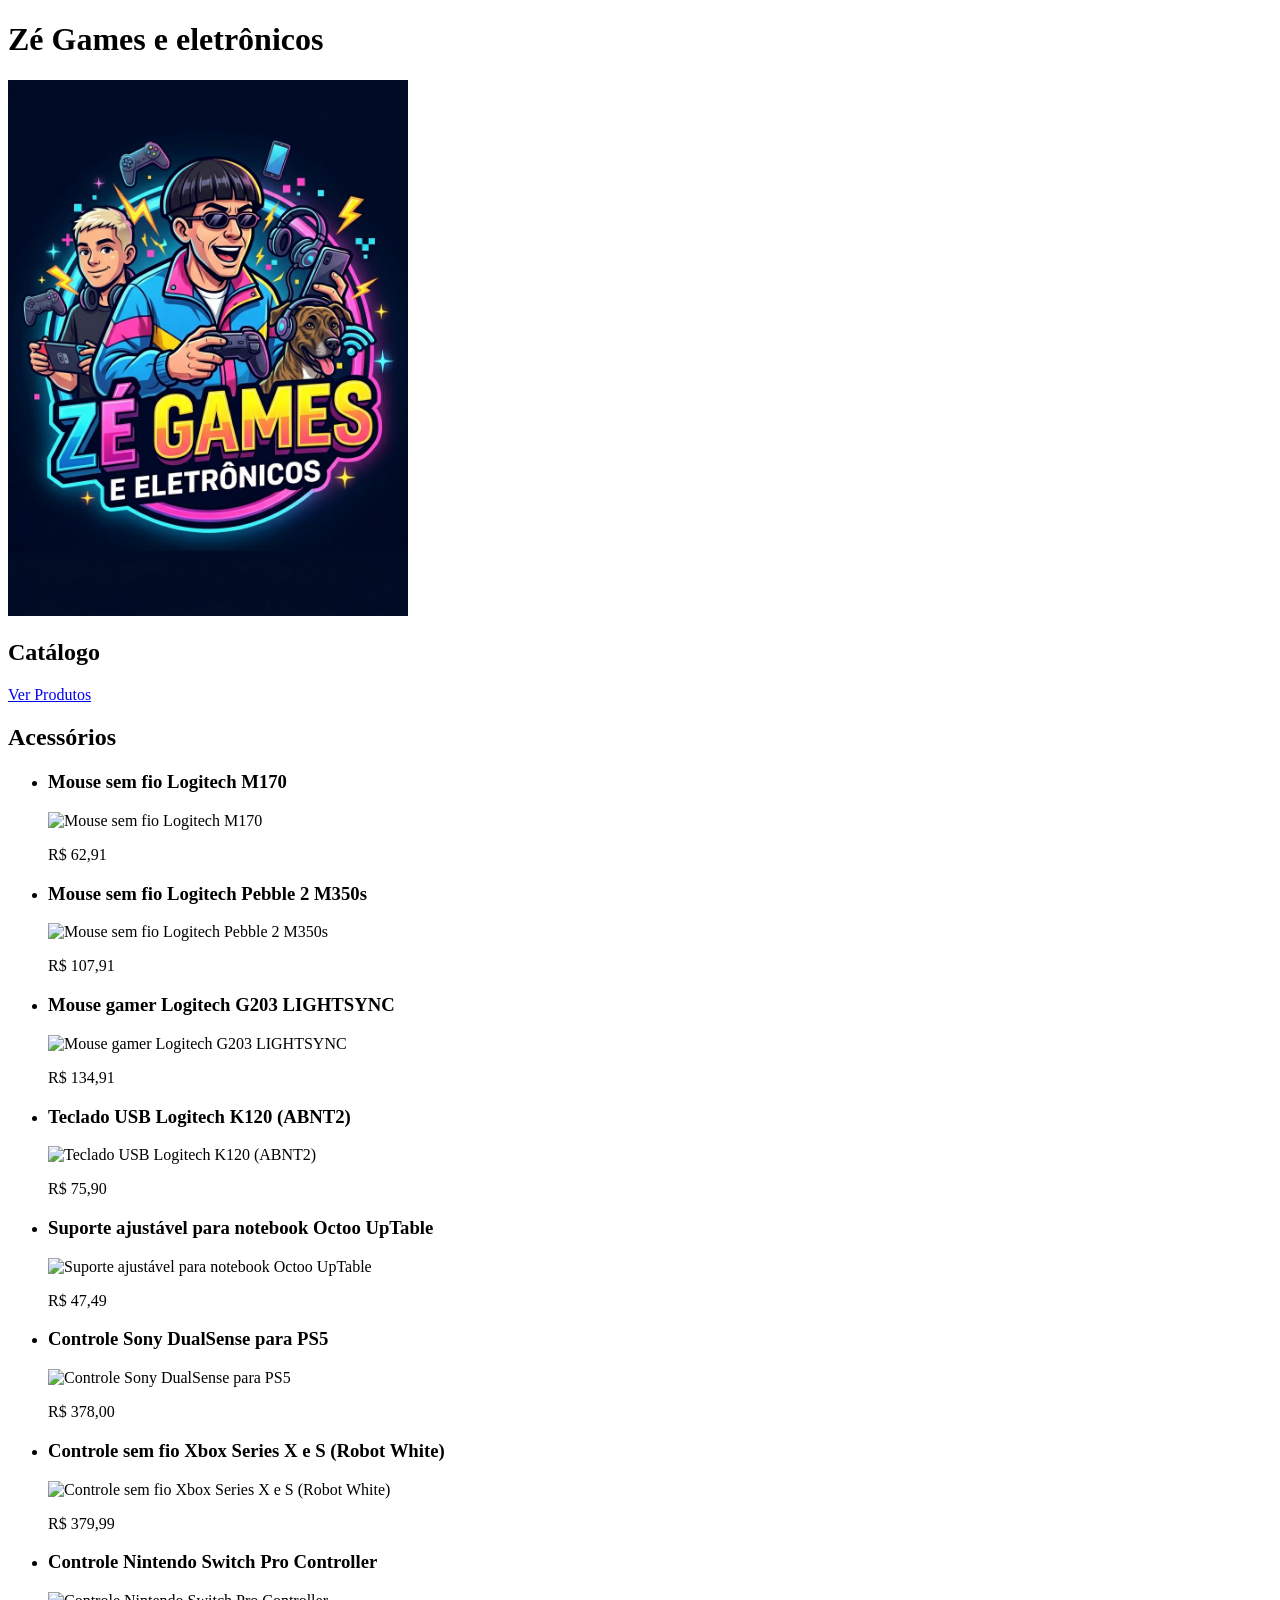
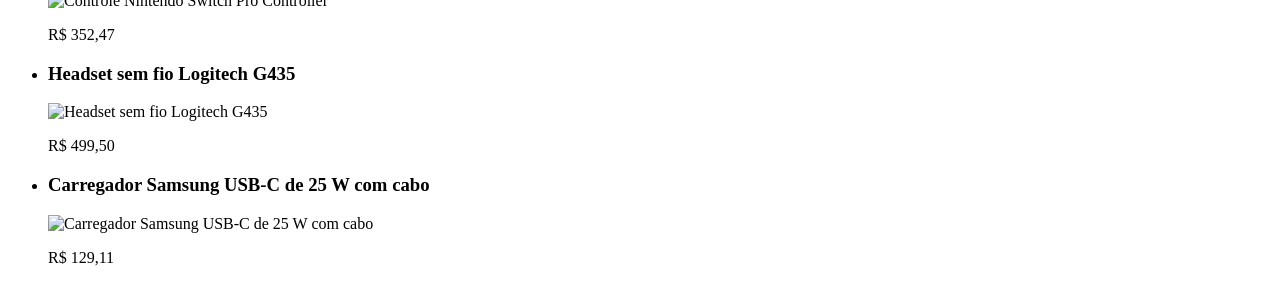
==== acessorios.html @ 5b018a15 "adição do html das categorias de itens ea ciração do html de jogos" ====
<!DOCTYPE html>
<html lang="pt-BR">
<head>
    <meta charset="UTF-8">
    <meta name="viewport" content="width=device-width, initial-scale=1.0">
    <title>Acessórios | Zé Games e eletrônicos</title>
    <link rel="stylesheet" href="style.css">
</head>
<body>
    <!-- Cabeçalho da loja -->
    <header>
        <h1>Zé Games e eletrônicos</h1>
        <img src="img/logo.jpg" alt="Logo da loja" width="400">
    </header>
    <nav>
        <h2>Catálogo</h2>
        <a href="catalogo.html">Ver Produtos</a>
    </nav>
    <main>
        <h2>Acessórios</h2>
        <!-- Cada item reúne o nome, a imagem e o preço de um acessório. -->
        <ul>
            <li>
            <h3>Mouse sem fio Logitech M170</h3>
            <img src="img/mouse-m170.jpg" alt="Mouse sem fio Logitech M170" width="200">
            <p>R$ 62,91</p>
            </li>
            <li>
            <h3>Mouse sem fio Logitech Pebble 2 M350s</h3>
            <img src="img/mouse-pebble-m350s.jpg" alt="Mouse sem fio Logitech Pebble 2 M350s" width="200">
            <p>R$ 107,91</p>
            </li>
            <li>
            <h3>Mouse gamer Logitech G203 LIGHTSYNC</h3>
            <img src="img/mouse-g203.jpg" alt="Mouse gamer Logitech G203 LIGHTSYNC" width="200">
            <p>R$ 134,91</p>
            </li>

            <li>
            <h3>Teclado USB Logitech K120 (ABNT2)</h3>
            <img src="img/teclado-k120.jpg" alt="Teclado USB Logitech K120 (ABNT2)" width="200">
            <p>R$ 75,90</p>
            </li>

            <li>
            <h3>Suporte ajustável para notebook Octoo UpTable</h3>
            <img src="img/suporte-uptable.jpg" alt="Suporte ajustável para notebook Octoo UpTable" width="200">
            <p>R$ 47,49</p>
            </li>
            <li>
            <h3>Controle Sony DualSense para PS5</h3>
            <img src="img/controle-dualsense.jpg" alt="Controle Sony DualSense para PS5" width="200">
            <p>R$ 378,00</p>
            </li>
            <li>
            <h3>Controle sem fio Xbox Series X e S (Robot White)</h3>
            <img src="img/controle-xbox-series.jpg" alt="Controle sem fio Xbox Series X e S (Robot White)" width="200">
            <p>R$ 379,99</p>
            </li>
            <li>
            <h3>Controle Nintendo Switch Pro Controller</h3>
            <img src="img/controle-switch-pro.jpg" alt="Controle Nintendo Switch Pro Controller" width="200">
            <p>R$ 352,47</p>
            </li>
            <li>
            <h3>Headset sem fio Logitech G435</h3>
            <img src="img/headset-g435.jpg" alt="Headset sem fio Logitech G435" width="200">
            <p>R$ 499,50</p>
            </li>
            <li>
            <h3>Carregador Samsung USB-C de 25 W com cabo</h3>
            <img src="img/carregador-samsung-25w.jpg" alt="Carregador Samsung USB-C de 25 W com cabo" width="200">
            <p>R$ 129,11</p>
            </li>
        </ul>
    </main>
</body>
</html>
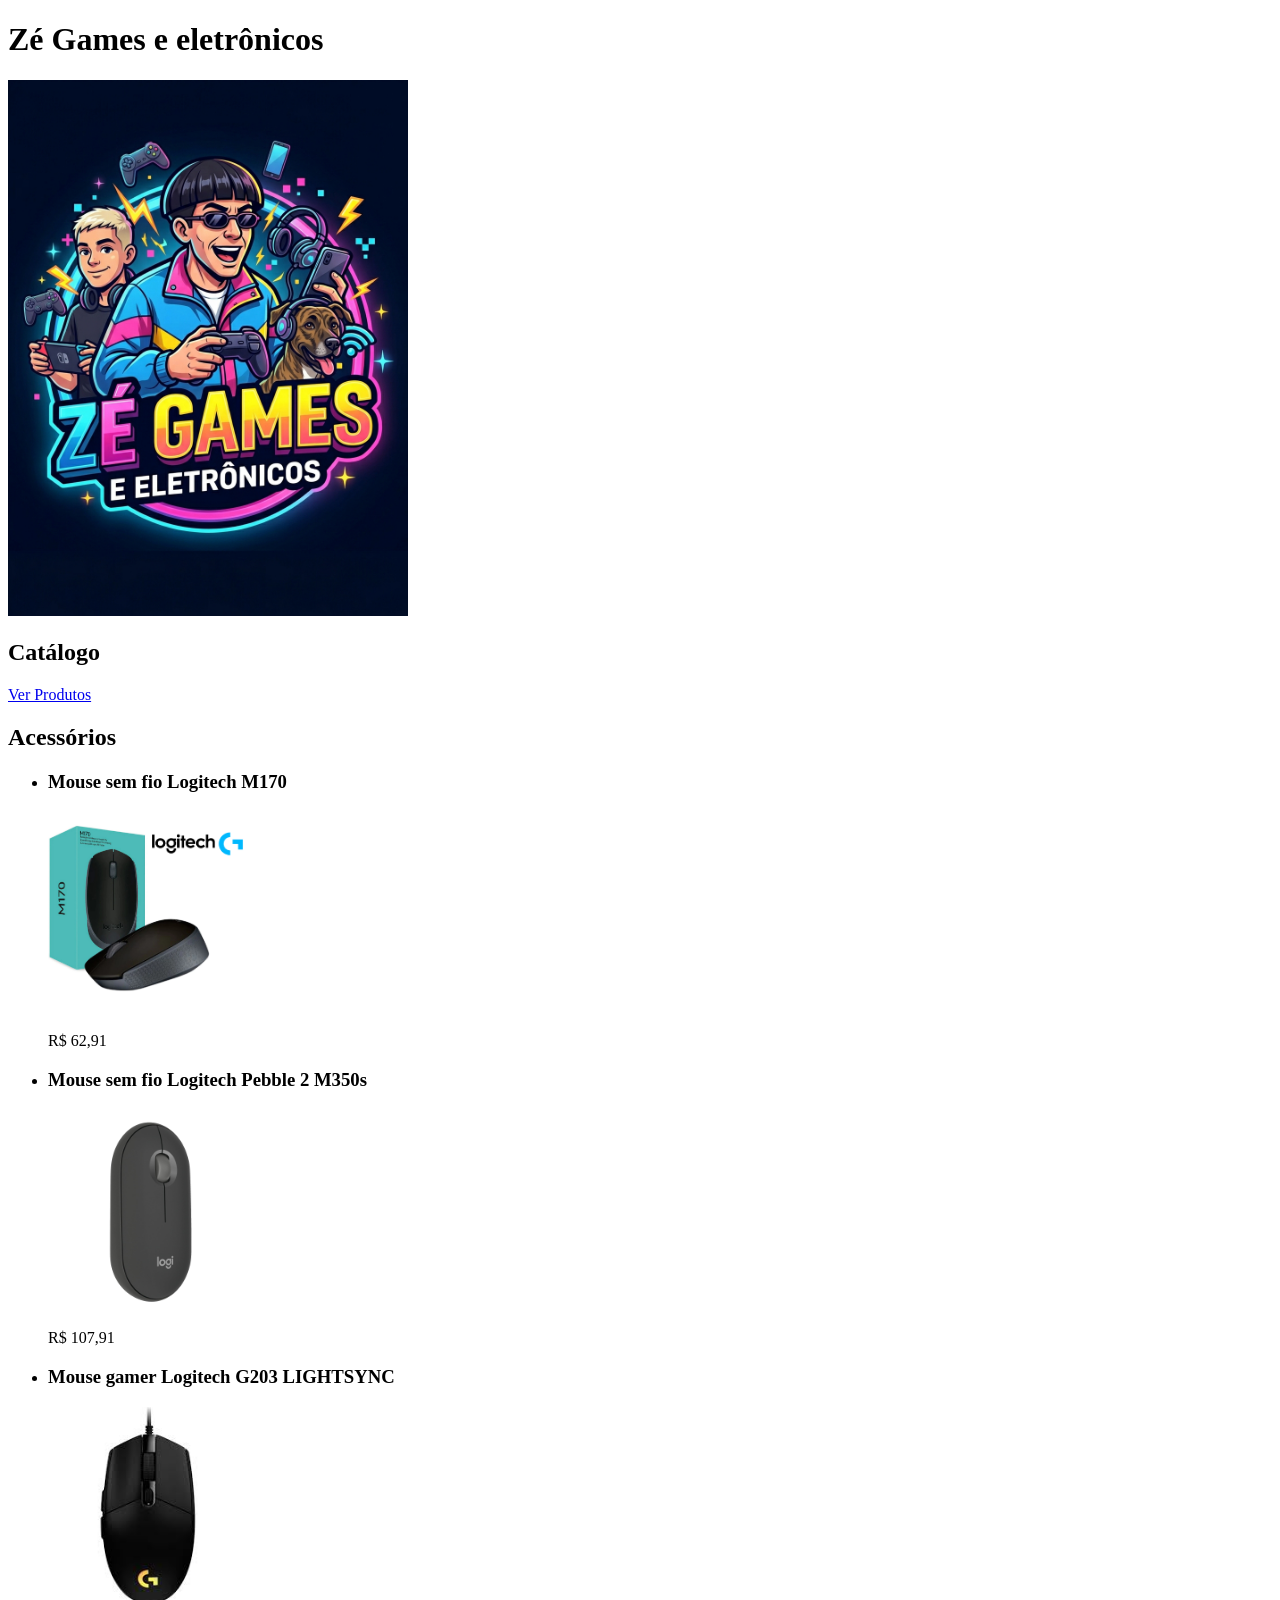
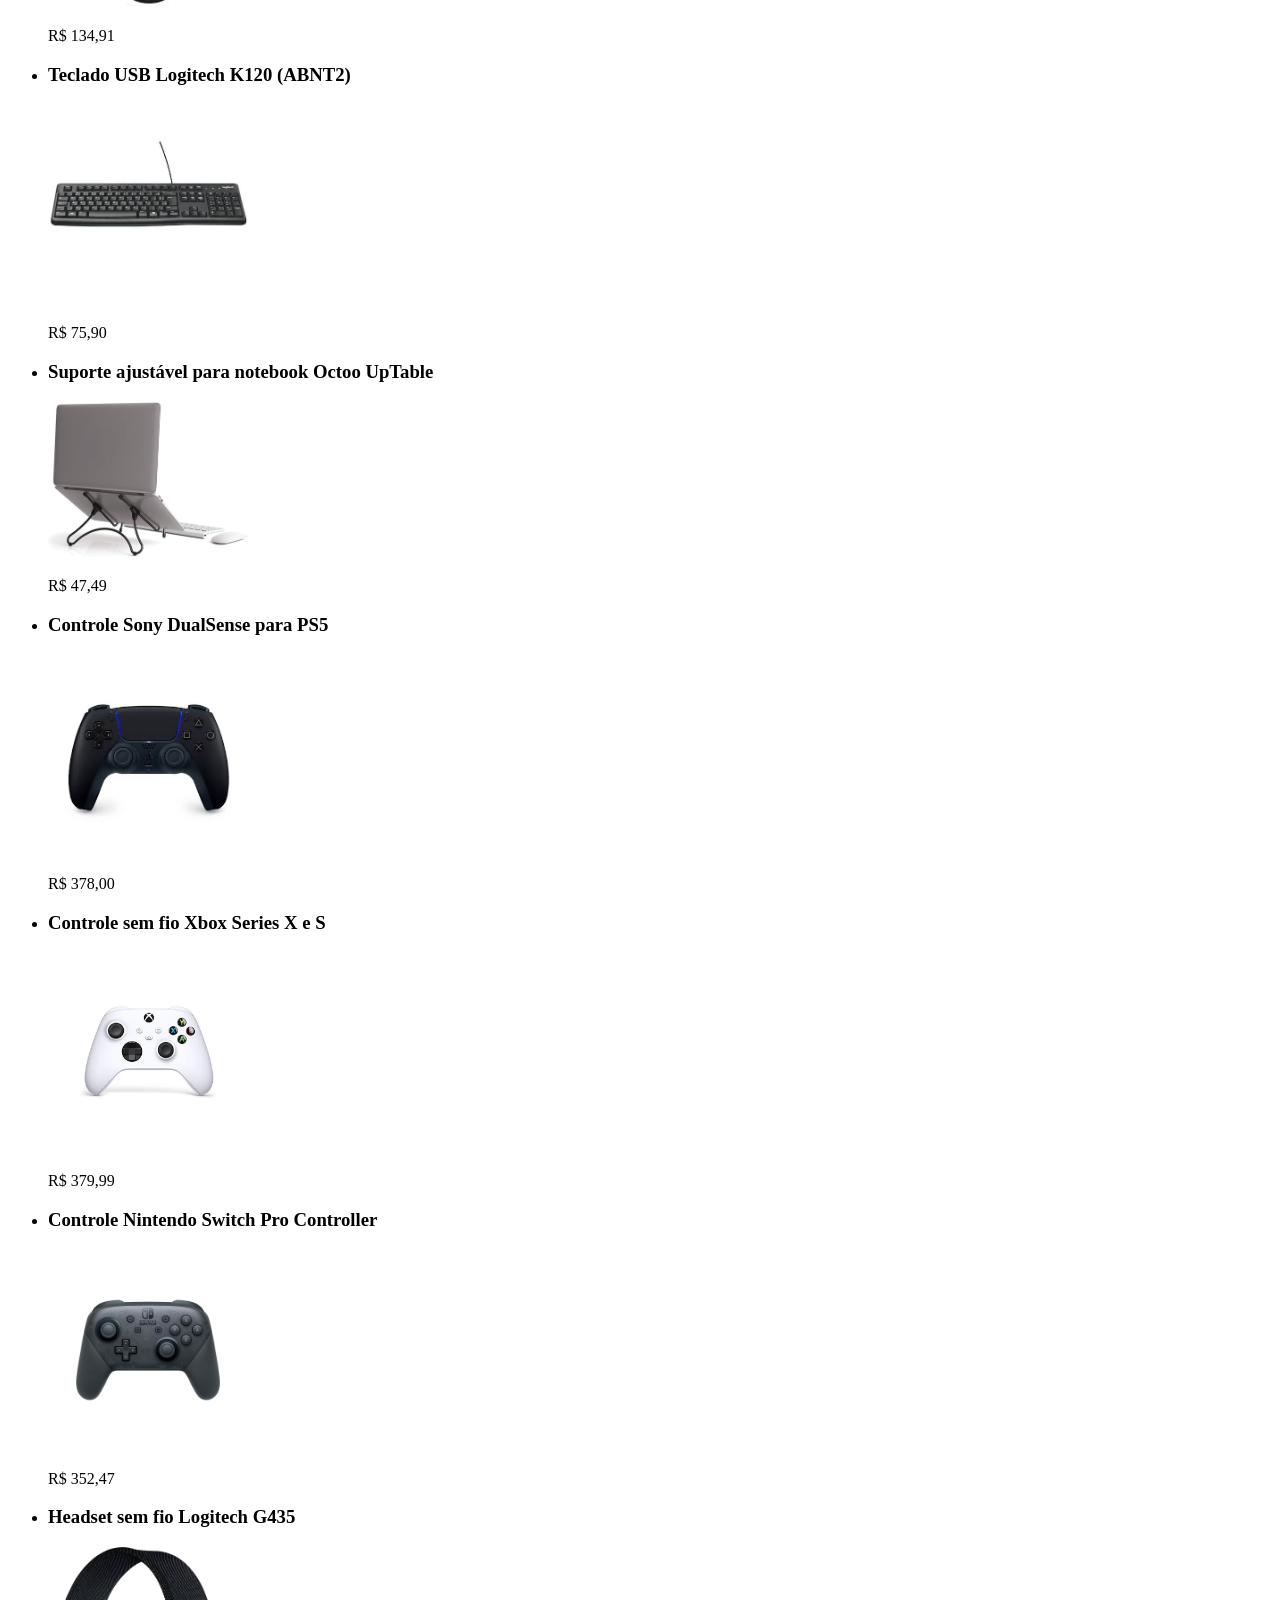
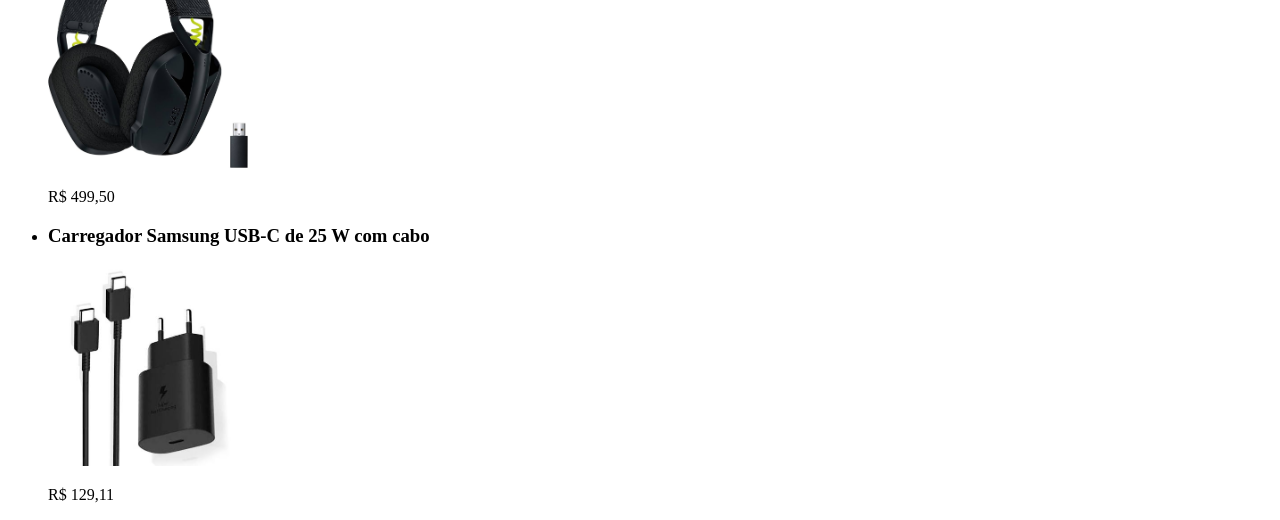
==== commit f863edab: "de jogos ao catalogo de jogos" ====
--- a/acessorios.html
+++ b/acessorios.html
@@ -22,54 +22,52 @@
         <ul>
             <li>
             <h3>Mouse sem fio Logitech M170</h3>
-            <img src="img/mouse-m170.jpg" alt="Mouse sem fio Logitech M170" width="200">
+            <img src="img/logitechm170.jpeg" alt="Mouse sem fio Logitech M170" width="200">
             <p>R$ 62,91</p>
             </li>
             <li>
             <h3>Mouse sem fio Logitech Pebble 2 M350s</h3>
-            <img src="img/mouse-pebble-m350s.jpg" alt="Mouse sem fio Logitech Pebble 2 M350s" width="200">
+            <img src="img/logitech m350s.jpg" alt="Mouse sem fio Logitech Pebble 2 M350s" width="200">
             <p>R$ 107,91</p>
             </li>
             <li>
             <h3>Mouse gamer Logitech G203 LIGHTSYNC</h3>
-            <img src="img/mouse-g203.jpg" alt="Mouse gamer Logitech G203 LIGHTSYNC" width="200">
+            <img src="img/logitech g203.jpeg" alt="Mouse gamer Logitech G203 LIGHTSYNC" width="200">
             <p>R$ 134,91</p>
             </li>
-
             <li>
             <h3>Teclado USB Logitech K120 (ABNT2)</h3>
-            <img src="img/teclado-k120.jpg" alt="Teclado USB Logitech K120 (ABNT2)" width="200">
+            <img src="img/logitech k120.jpeg" alt="Teclado USB Logitech K120 (ABNT2)" width="200">
             <p>R$ 75,90</p>
             </li>
-
             <li>
             <h3>Suporte ajustável para notebook Octoo UpTable</h3>
-            <img src="img/suporte-uptable.jpg" alt="Suporte ajustável para notebook Octoo UpTable" width="200">
+            <img src="img/suporteoctoo.jpg" alt="Suporte ajustável para notebook Octoo UpTable" width="200">
             <p>R$ 47,49</p>
             </li>
             <li>
             <h3>Controle Sony DualSense para PS5</h3>
-            <img src="img/controle-dualsense.jpg" alt="Controle Sony DualSense para PS5" width="200">
+            <img src="img/dualsense.jpeg" alt="Controle Sony DualSense para PS5" width="200">
             <p>R$ 378,00</p>
             </li>
             <li>
-            <h3>Controle sem fio Xbox Series X e S (Robot White)</h3>
-            <img src="img/controle-xbox-series.jpg" alt="Controle sem fio Xbox Series X e S (Robot White)" width="200">
+            <h3>Controle sem fio Xbox Series X e S</h3>
+            <img src="img/xboxcontroller.webp" alt="Controle sem fio Xbox Series X e S (Robot White)" width="200">
             <p>R$ 379,99</p>
             </li>
             <li>
             <h3>Controle Nintendo Switch Pro Controller</h3>
-            <img src="img/controle-switch-pro.jpg" alt="Controle Nintendo Switch Pro Controller" width="200">
+            <img src="img/procontroller.jpg" alt="Controle Nintendo Switch Pro Controller" width="200">
             <p>R$ 352,47</p>
             </li>
             <li>
             <h3>Headset sem fio Logitech G435</h3>
-            <img src="img/headset-g435.jpg" alt="Headset sem fio Logitech G435" width="200">
+            <img src="img/logitech fone g.jpg" alt="Headset sem fio Logitech G435" width="200">
             <p>R$ 499,50</p>
             </li>
             <li>
             <h3>Carregador Samsung USB-C de 25 W com cabo</h3>
-            <img src="img/carregador-samsung-25w.jpg" alt="Carregador Samsung USB-C de 25 W com cabo" width="200">
+            <img src="img/carregadorsamsungtipoc25w.jpeg" alt="Carregador Samsung USB-C de 25 W com cabo" width="200">
             <p>R$ 129,11</p>
             </li>
         </ul>
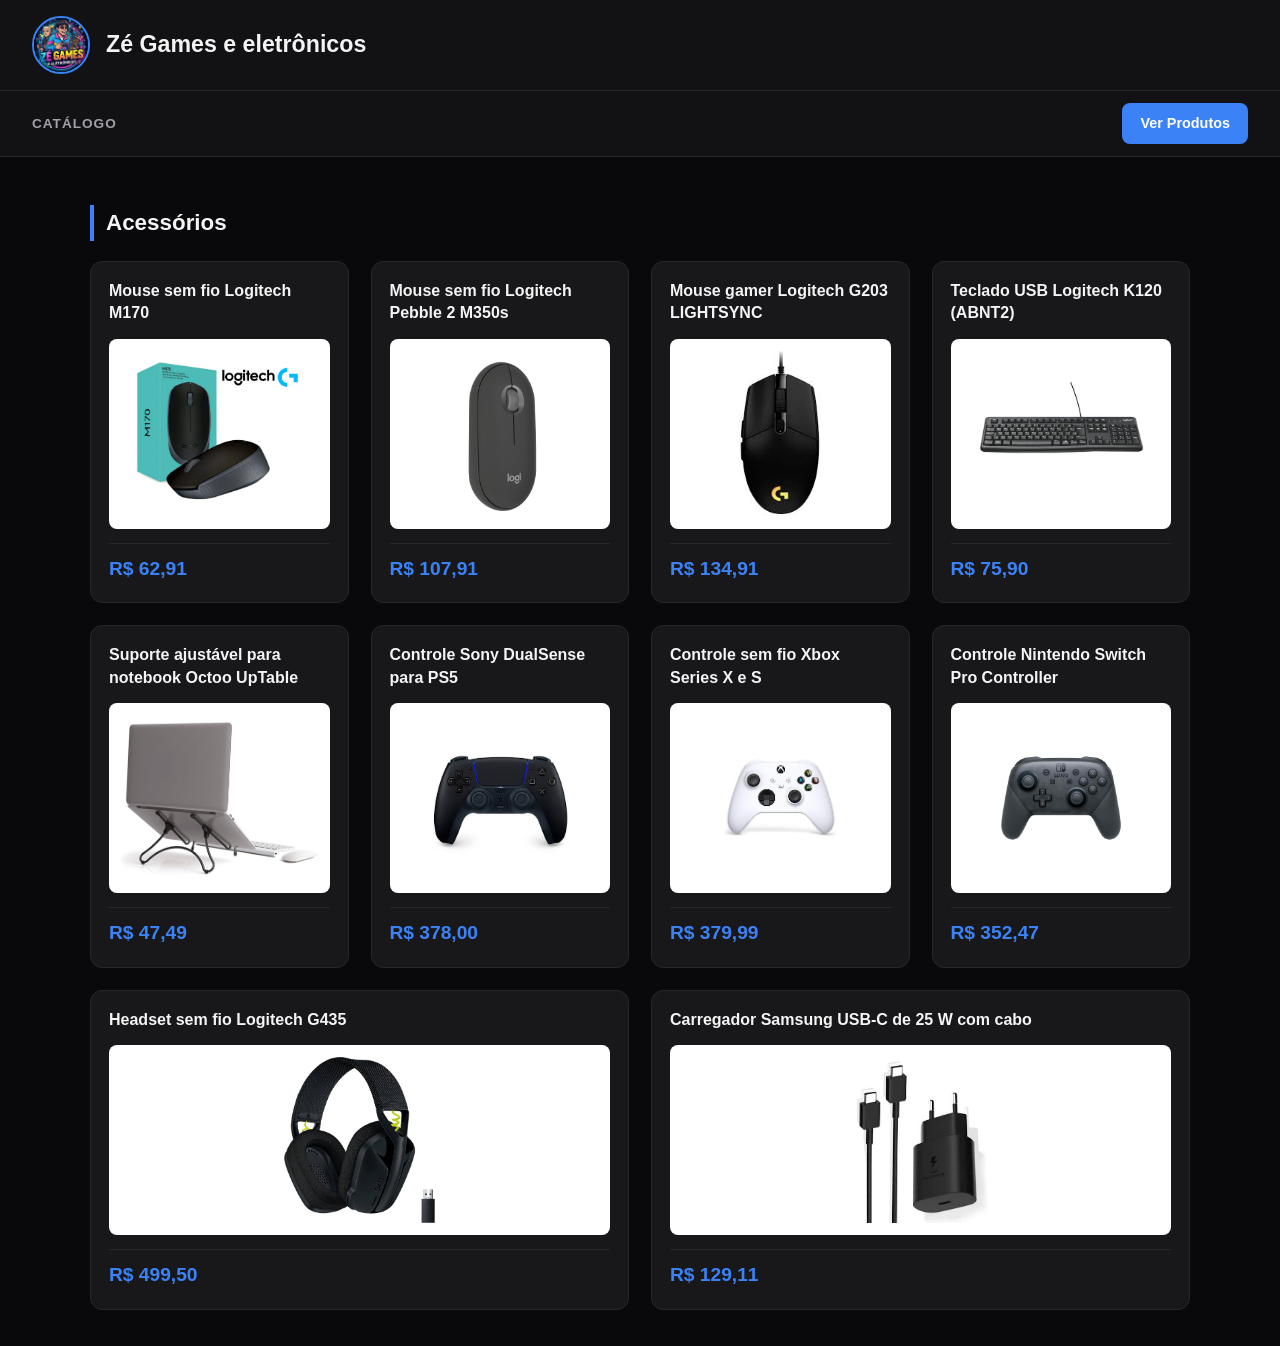
==== commit 6c0c5573: "atualização do css" ====
--- a/acessorios.html
+++ b/acessorios.html
@@ -4,7 +4,7 @@
     <meta charset="UTF-8">
     <meta name="viewport" content="width=device-width, initial-scale=1.0">
     <title>Acessórios | Zé Games e eletrônicos</title>
-    <link rel="stylesheet" href="style.css">
+    <link rel="stylesheet" href="css/style.css">
 </head>
 <body>
     <!-- Cabeçalho da loja -->
--- a/css/style.css
+++ b/css/style.css
@@ -0,0 +1,544 @@
+/* ==========================================================================
+   1. VARIÁVEIS DE CORES (:root)
+   Centraliza toda a paleta minimalista (preto, grafite, branco e azul).
+   Para mudar a cor de destaque ou o fundo do site inteiro, altere só aqui.
+   ========================================================================== */
+:root {
+    --cor-fundo: #09090B;            /* Fundo preto principal da página */
+    --cor-superficie: #121215;       /* Fundo do cabeçalho, seções e rodapé */
+    --cor-cartao: #18181B;           /* Fundo interno dos cartões de produto */
+    --cor-cartao-hover: #202025;     /* Fundo do cartão ao passar o mouse */
+    --cor-fundo-imagem: #FFFFFF;     /* Fundo claro para destacar fotos de produtos */
+    --cor-texto-principal: #F4F4F5;  /* Branco suave para títulos e textos */
+    --cor-texto-suave: #A1A1AA;      /* Cinza claro para textos secundários */
+    --cor-destaque: #3B82F6;         /* Azul principal (botões, preços e bordas) */
+    --cor-destaque-hover: #2563EB;   /* Azul mais intenso para hover e focus */
+    --cor-borda: #27272A;            /* Borda sutil para delimitar cada bloco */
+}
+
+/* ==========================================================================
+   2. RESET E BOX MODEL GLOBAL
+   Zera margens padrão do navegador e ativa 'border-box' para que padding
+   e border não somem largura extra e não quebrem o tamanho dos cartões.
+   ========================================================================== */
+* {
+    margin: 0;
+    padding: 0;
+    box-sizing: border-box;
+}
+
+body {
+    font-family: 'Segoe UI', Roboto, Helvetica, Arial, sans-serif;
+    background-color: var(--cor-fundo);
+    color: var(--cor-texto-principal);
+    line-height: 1.6;
+}
+
+/* ==========================================================================
+   3. CABEÇALHO (HEADER) E NAVEGAÇÃO (NAV) COM FLEXBOX
+   Organiza a logo, o nome da loja e o acesso ao catálogo em todas as páginas.
+   ========================================================================== */
+header {
+    background-color: var(--cor-superficie);
+    border-bottom: 1px solid var(--cor-borda);
+    padding: 16px 32px;
+
+    /* Flexbox alinha os elementos lado a lado e centraliza verticalmente */
+    display: flex;
+    justify-content: space-between;
+    align-items: center;
+    flex-wrap: wrap;
+    gap: 16px;
+}
+
+/* Sobrescreve o width="400" do HTML para manter a logo proporcional */
+header img {
+    width: 58px;
+    height: 58px;
+    object-fit: cover;
+    border-radius: 50%;
+    border: 2px solid var(--cor-destaque);
+    order: -1; /* Posiciona a logo à esquerda do título */
+}
+
+header h1 {
+    font-size: 1.45rem;
+    font-weight: 700;
+    color: var(--cor-texto-principal);
+    margin-right: auto; /* Empurra o menu (quando dentro do header) para a direita */
+}
+
+/* Barra de navegação (funciona tanto dentro do header quanto logo abaixo dele) */
+nav {
+    display: flex;
+    align-items: center;
+    gap: 14px;
+}
+
+/* Estilo extra quando o <nav> está fora do <header> (páginas internas) */
+body > nav {
+    background-color: var(--cor-superficie);
+    border-bottom: 1px solid var(--cor-borda);
+    padding: 12px 32px;
+    justify-content: space-between;
+}
+
+nav h2 {
+    font-size: 0.85rem;
+    font-weight: 600;
+    color: var(--cor-texto-suave);
+    text-transform: uppercase;
+    letter-spacing: 1px;
+}
+
+/* Botão principal do menu ("Ver Produtos") */
+nav a {
+    text-decoration: none;
+    background-color: var(--cor-destaque);
+    color: #FFFFFF;
+    padding: 9px 18px;
+    border-radius: 8px;
+    font-weight: 600;
+    font-size: 0.9rem;
+    transition: background-color 0.2s ease, transform 0.2s ease;
+}
+
+/* ==========================================================================
+   4. ÁREA PRINCIPAL (MAIN) E TÍTULOS DE SEÇÃO
+   Limita a largura máxima do conteúdo para manter a leitura confortável.
+   ========================================================================== */
+main {
+    max-width: 1140px;
+    margin: 0 auto;
+    padding: 36px 20px;
+}
+
+/* Título principal de cada página ("Sobre nós", "Jogos", "Notebooks", etc.) */
+main > h2 {
+    font-size: 1.4rem;
+    color: var(--cor-texto-principal);
+    margin-top: 12px;
+    margin-bottom: 20px;
+    padding-left: 12px;
+    border-left: 4px solid var(--cor-destaque);
+}
+
+main > p {
+    color: var(--cor-texto-suave);
+    max-width: 820px;
+    margin-bottom: 16px;
+}
+
+/* Faixa de destaque para parcelamento e desconto na página inicial */
+main > p strong {
+    display: inline-block;
+    background-color: var(--cor-superficie);
+    color: var(--cor-destaque);
+    border: 1px solid var(--cor-destaque);
+    padding: 12px 18px;
+    border-radius: 8px;
+    font-size: 0.9rem;
+    margin-bottom: 20px;
+}
+
+/* ==========================================================================
+   5. CARTÕES DO CATÁLOGO (JOGOS, NOTEBOOKS E CONSOLES) — FLEXBOX + BOX MODEL
+   Estiliza as listas <ul><li>...</li></ul> deixando evidente o que é:
+   1. Nome do produto (<h3>)
+   2. Vitrine da foto (<img>)
+   3. Preço em destaque (<p>)
+   ========================================================================== */
+main > ul:has(> li) {
+    list-style: none;
+    display: flex;
+    flex-wrap: wrap;
+    gap: 22px;
+}
+
+/* Cada <li> vira um cartão individual e proporcional */
+main > ul:has(> li) > li {
+    background-color: var(--cor-cartao);
+    border: 1px solid var(--cor-borda);
+    border-radius: 12px;
+    padding: 18px;
+    flex: 1 1 250px; /* Cria colunas flexíveis de no mínimo 250px */
+
+    /* Flexbox interno em coluna para alinhar título, foto e preço */
+    display: flex;
+    flex-direction: column;
+    justify-content: space-between;
+    transition: transform 0.2s ease, border-color 0.2s ease, background-color 0.2s ease;
+}
+
+/* Nome do produto dentro do cartão */
+main > ul:has(> li) > li h3 {
+    font-size: 1rem;
+    font-weight: 600;
+    color: var(--cor-texto-principal);
+    margin-bottom: 14px;
+    line-height: 1.4;
+}
+
+/* Imagem do produto (sobrescreve width="200" do HTML com altura padrão) */
+main > ul:has(> li) > li img {
+    width: 100%;
+    height: 190px;
+    object-fit: contain; /* Mostra o produto inteiro sem cortar */
+    background-color: var(--cor-fundo-imagem);
+    border-radius: 8px;
+    padding: 12px;
+    margin-bottom: 14px;
+}
+
+/* Preço do produto claramente destacado no rodapé do cartão */
+main > ul:has(> li) > li p {
+    font-size: 1.2rem;
+    font-weight: 700;
+    color: var(--cor-destaque);
+    padding-top: 10px;
+    border-top: 1px solid var(--cor-borda);
+}
+
+/* ==========================================================================
+   6. CARTÕES DA PÁGINA DE CELULARES — LADO A LADO (3 COLUNAS)
+   Organiza os grupos de <h3> + <img> + <p> em 3 colunas alinhadas lado a lado,
+   mantendo título, imagem e preço nivelados na mesma linha horizontal.
+   ========================================================================== */
+main > ul:has(> h3) {
+    list-style: none;
+    display: grid;
+    grid-template-columns: repeat(3, 1fr);
+    grid-auto-flow: dense;
+    column-gap: 22px;
+}
+
+/* Distribui cada trio (título, foto, preço) nas 3 colunas lado a lado */
+main > ul:has(> h3) > :nth-child(9n + 1),
+main > ul:has(> h3) > :nth-child(9n + 2),
+main > ul:has(> h3) > :nth-child(9n + 3) {
+    grid-column: 1;
+}
+
+main > ul:has(> h3) > :nth-child(9n + 4),
+main > ul:has(> h3) > :nth-child(9n + 5),
+main > ul:has(> h3) > :nth-child(9n + 6) {
+    grid-column: 2;
+}
+
+main > ul:has(> h3) > :nth-child(9n + 7),
+main > ul:has(> h3) > :nth-child(9n + 8),
+main > ul:has(> h3) > :nth-child(9n + 9) {
+    grid-column: 3;
+}
+
+/* Topo do cartão de celular: Nome do aparelho */
+main > ul:has(> h3) > h3 {
+    background-color: var(--cor-cartao);
+    border: 1px solid var(--cor-borda);
+    border-bottom: none;
+    border-radius: 12px 12px 0 0;
+    padding: 18px 18px 12px 18px;
+    font-size: 1rem;
+    font-weight: 600;
+    color: var(--cor-texto-principal);
+    display: flex;
+    align-items: center;
+    transition: border-color 0.2s ease, background-color 0.2s ease;
+}
+
+/* Meio do cartão de celular: Vitrine da foto */
+main > ul:has(> h3) > img {
+    width: 100%;
+    height: 190px;
+    object-fit: contain;
+    background-color: var(--cor-fundo-imagem);
+    border-left: 1px solid var(--cor-borda);
+    border-right: 1px solid var(--cor-borda);
+    padding: 14px;
+    transition: border-color 0.2s ease;
+}
+
+/* Base do cartão de celular: Preço em destaque */
+main > ul:has(> h3) > p {
+    background-color: var(--cor-cartao);
+    border: 1px solid var(--cor-borda);
+    border-top: none;
+    border-radius: 0 0 12px 12px;
+    padding: 12px 18px 18px 18px;
+    margin-bottom: 22px;
+    font-size: 1.2rem;
+    font-weight: 700;
+    color: var(--cor-destaque);
+    transition: border-color 0.2s ease, background-color 0.2s ease;
+}
+
+/* ==========================================================================
+   7. PÁGINA DO CATÁLOGO (catalogo.html) — BOTÕES DE CATEGORIA COM FLEXBOX
+   Diferencia o botão de "Voltar" dos cartões de categorias da loja.
+   ========================================================================== */
+main:has(> a) {
+    display: flex;
+    flex-wrap: wrap;
+    gap: 18px;
+}
+
+/* Cartões das categorias (Consoles, Celulares, Notebooks, Acessórios, Jogos) */
+main > a {
+    text-decoration: none;
+    background-color: var(--cor-cartao);
+    color: var(--cor-texto-principal);
+    border: 1px solid var(--cor-borda);
+    border-radius: 12px;
+    padding: 32px 24px;
+    flex: 1 1 240px;
+    text-align: center;
+    font-size: 1.15rem;
+    font-weight: 700;
+    transition: transform 0.2s ease, border-color 0.2s ease, background-color 0.2s ease;
+}
+
+/* Diferencia visualmente o link "Voltar para a página inicial" */
+main > a[href="index.html"] {
+    flex-basis: 100%;
+    background-color: transparent;
+    border: 1px solid var(--cor-destaque);
+    color: var(--cor-destaque);
+    padding: 14px 20px;
+    font-size: 0.95rem;
+}
+
+/* ==========================================================================
+   8. SEÇÕES DA PÁGINA INICIAL (index.html)
+   Empilha Jogos e Eletrônicos em blocos proporcionais e alinha os destaques.
+   ========================================================================== */
+main > ul:has(> section) {
+    list-style: none;
+    display: flex;
+    flex-direction: column;
+    gap: 32px;
+}
+
+main > ul > section {
+    background-color: var(--cor-superficie);
+    border: 1px solid var(--cor-borda);
+    border-radius: 14px;
+    padding: 28px;
+}
+
+section h3 {
+    font-size: 1.25rem;
+    color: var(--cor-texto-principal);
+    padding-bottom: 10px;
+    margin-bottom: 12px;
+    border-bottom: 1px solid var(--cor-borda);
+}
+
+#eletronico h3:nth-of-type(2) {
+    font-size: 1rem;
+    color: var(--cor-destaque);
+    border-bottom: none;
+    margin-bottom: 4px;
+    padding-bottom: 0;
+}
+
+/* Etiquetas de marca (Sony, Microsoft, Nintendo, Celulares) */
+section h4 {
+    font-size: 0.8rem;
+    font-weight: 700;
+    text-transform: uppercase;
+    letter-spacing: 1px;
+    color: var(--cor-destaque);
+    background-color: rgba(59, 130, 246, 0.12);
+    border: 1px solid rgba(59, 130, 246, 0.3);
+    padding: 5px 12px;
+    border-radius: 6px;
+    width: fit-content;
+    margin-top: 12px;
+    margin-bottom: 8px;
+}
+
+/* Alinhamento simétrico dos destaques de Jogos (2 colunas) */
+#jogo {
+    display: grid;
+    grid-template-columns: repeat(2, 1fr);
+    column-gap: 24px;
+}
+
+#jogo h3 { grid-column: 1 / -1; }
+#jogo li { grid-row: 2; }
+#jogo li + img { grid-row: 3; }
+
+/* Alinhamento simétrico dos destaques de Eletrônicos (3 consoles + 2 celulares) */
+#eletronico {
+    display: grid;
+    grid-template-columns: repeat(3, 1fr);
+    column-gap: 20px;
+}
+
+#eletronico h3:nth-of-type(1) { grid-column: 1 / -1; grid-row: 1; }
+#eletronico h3:nth-of-type(2) { grid-column: 1 / -1; grid-row: 2; }
+
+#eletronico h4:nth-of-type(1) { grid-column: 1; grid-row: 3; }
+#eletronico h4:nth-of-type(2) { grid-column: 2; grid-row: 3; }
+#eletronico h4:nth-of-type(3) { grid-column: 3; grid-row: 3; }
+
+#eletronico li:nth-of-type(1) { grid-column: 1; grid-row: 4; }
+#eletronico li:nth-of-type(2) { grid-column: 2; grid-row: 4; }
+#eletronico li:nth-of-type(3) { grid-column: 3; grid-row: 4; }
+
+#eletronico li:nth-of-type(1) + img { grid-column: 1; grid-row: 5; }
+#eletronico li:nth-of-type(2) + img { grid-column: 2; grid-row: 5; }
+#eletronico li:nth-of-type(3) + img { grid-column: 3; grid-row: 5; }
+
+#eletronico h4:nth-of-type(4) {
+    grid-column: 1 / -1;
+    grid-row: 6;
+    margin-top: 26px;
+}
+
+#eletronico li:nth-of-type(4) { grid-column: 1; grid-row: 7; }
+#eletronico li:nth-of-type(5) { grid-column: 2; grid-row: 7; }
+
+#eletronico li:nth-of-type(4) + img { grid-column: 1; grid-row: 8; }
+#eletronico li:nth-of-type(5) + img { grid-column: 2; grid-row: 8; }
+
+/* Visual dos cartões na página inicial */
+section li {
+    background-color: var(--cor-cartao);
+    border: 1px solid var(--cor-borda);
+    border-bottom: none;
+    border-radius: 10px 10px 0 0;
+    padding: 14px 16px;
+    font-weight: 600;
+    color: var(--cor-texto-principal);
+    transition: border-color 0.2s ease;
+}
+
+section li + img {
+    display: block;
+    width: 100%;
+    height: 200px;
+    object-fit: contain;
+    background-color: var(--cor-fundo-imagem);
+    border: 1px solid var(--cor-borda);
+    border-top: none;
+    border-radius: 0 0 10px 10px;
+    padding: 14px;
+    transition: border-color 0.2s ease;
+}
+
+/* ==========================================================================
+   9. INTERAÇÕES (:hover e :focus)
+   Dá feedback visual ao passar o mouse (:hover) ou navegar por teclado (:focus).
+   ========================================================================== */
+nav a:hover,
+main > a[href="index.html"]:hover {
+    background-color: var(--cor-destaque-hover);
+    color: #FFFFFF;
+    transform: translateY(-2px);
+}
+
+main > ul:has(> li) > li:hover,
+main > a:hover {
+    border-color: var(--cor-destaque);
+    background-color: var(--cor-cartao-hover);
+    transform: translateY(-4px);
+}
+
+/* Destaca o cartão inteiro de celular ao passar o mouse no título, foto ou preço */
+main > ul:has(> h3) > h3:hover,
+main > ul:has(> h3) > h3:hover + img,
+main > ul:has(> h3) > h3:hover + img + p,
+main > ul:has(> h3) > h3:has(+ img:hover),
+main > ul:has(> h3) > img:hover,
+main > ul:has(> h3) > img:hover + p,
+main > ul:has(> h3) > h3:has(+ img + p:hover),
+main > ul:has(> h3) > img:has(+ p:hover),
+main > ul:has(> h3) > p:hover {
+    border-color: var(--cor-destaque);
+}
+
+section li:hover,
+section li:hover + img,
+section li + img:hover {
+    border-color: var(--cor-destaque);
+}
+
+/* Destaque obrigatório para acessibilidade via tecla TAB (:focus) */
+a:focus {
+    outline: 3px solid var(--cor-destaque);
+    outline-offset: 3px;
+}
+
+/* ==========================================================================
+   10. RODAPÉ (FOOTER) COM FLEXBOX
+   Organiza os créditos e informações de contato no final da página.
+   ========================================================================== */
+footer {
+    background-color: var(--cor-superficie);
+    border-top: 1px solid var(--cor-borda);
+    padding: 28px 20px;
+    margin-top: 48px;
+
+    display: flex;
+    flex-direction: column;
+    align-items: center;
+    text-align: center;
+    gap: 6px;
+}
+
+footer p {
+    font-size: 0.9rem;
+    color: var(--cor-texto-suave);
+}
+
+footer p:first-child {
+    color: var(--cor-texto-principal);
+    font-weight: 600;
+}
+
+/* ==========================================================================
+   11. RESPONSIVIDADE PARA CELULAR (ATÉ 600px)
+   Adapta cabeçalho, menus e vitrines para telas pequenas em coluna única.
+   ========================================================================== */
+@media (max-width: 600px) {
+    header,
+    body > nav {
+        flex-direction: column;
+        text-align: center;
+        padding: 18px 16px;
+    }
+
+    header h1 {
+        margin-right: 0;
+        font-size: 1.3rem;
+    }
+
+    nav {
+        flex-direction: column;
+        width: 100%;
+    }
+
+    /* Botões ocupam 100% da largura no celular para facilitar o toque */
+    nav a,
+    main > a {
+        width: 100%;
+        flex-basis: 100%;
+    }
+
+    main > ul:has(> li) > li {
+        flex-basis: 100%;
+    }
+
+    /* Volta os celulares e destaques da home para 1 coluna no mobile */
+    main > ul:has(> h3),
+    #jogo,
+    #eletronico {
+        display: flex;
+        flex-direction: column;
+    }
+
+    section li + img {
+        margin-bottom: 14px;
+    }
+}
